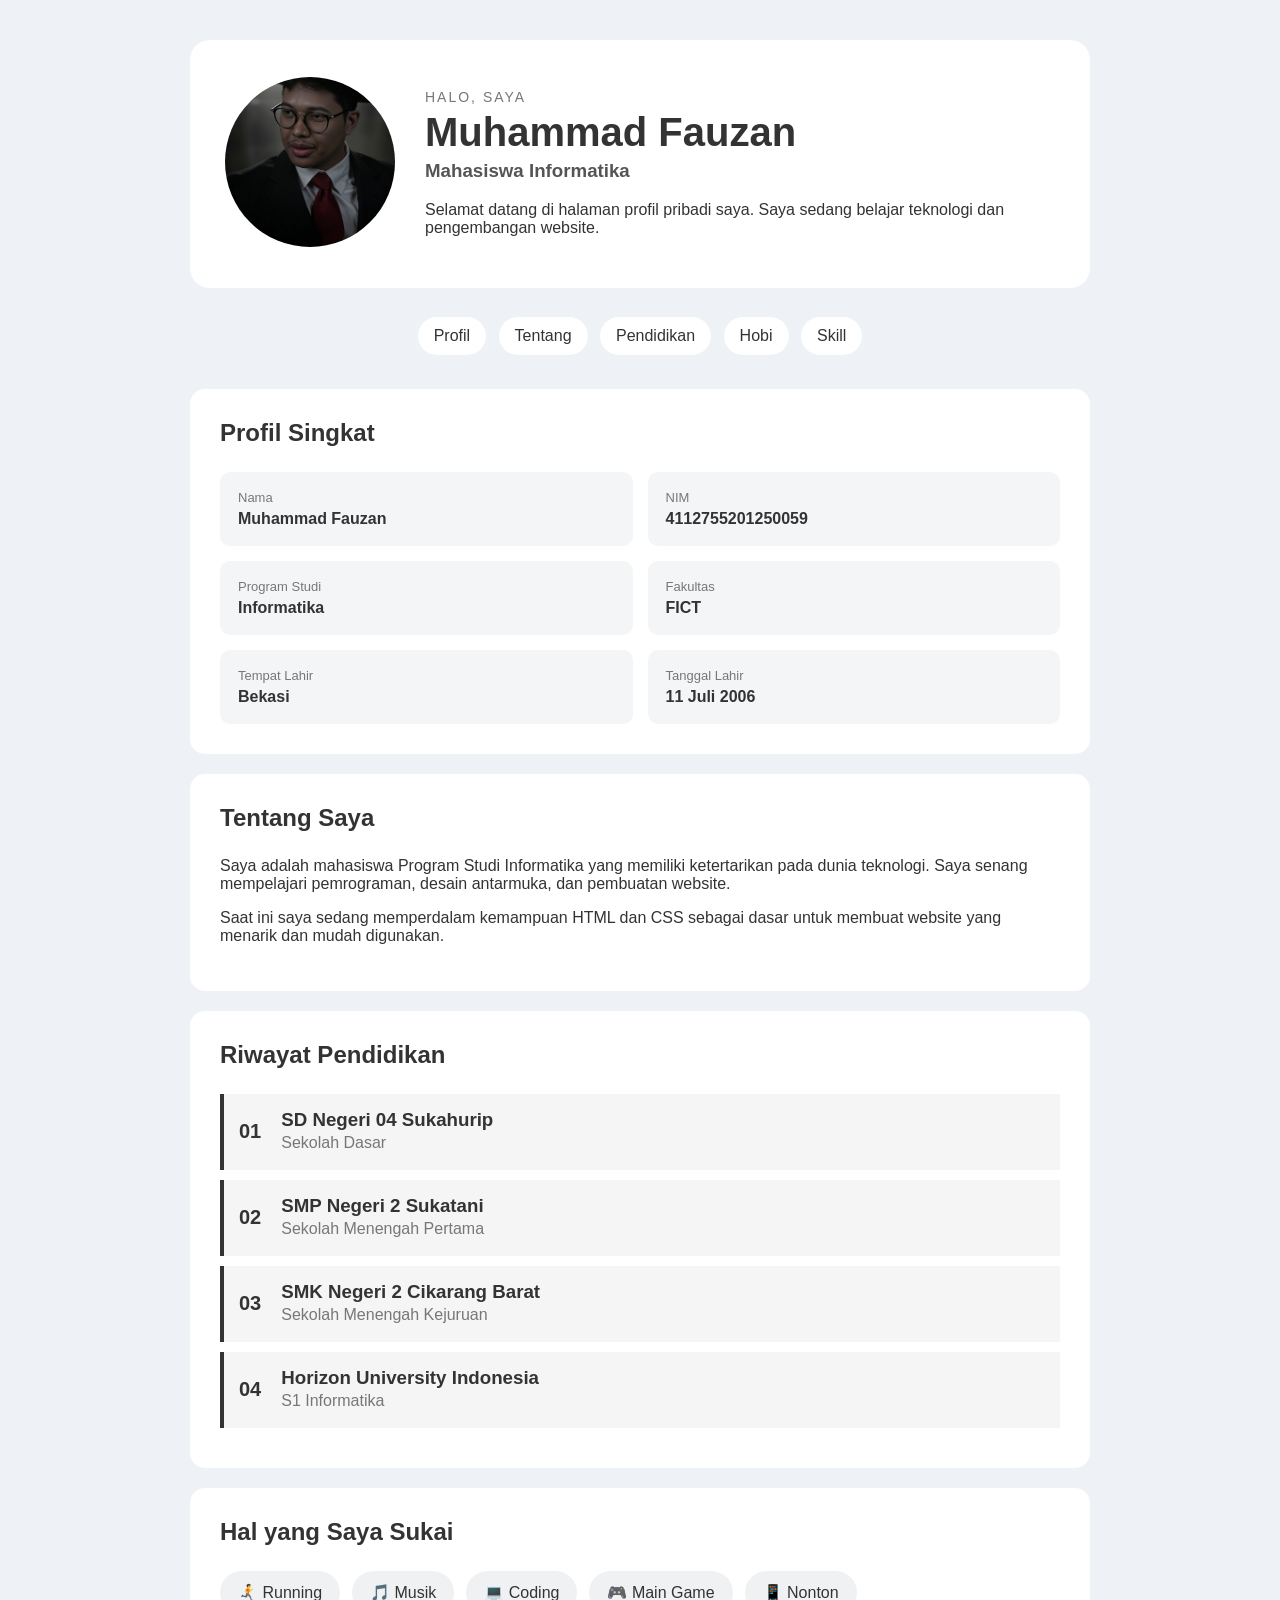
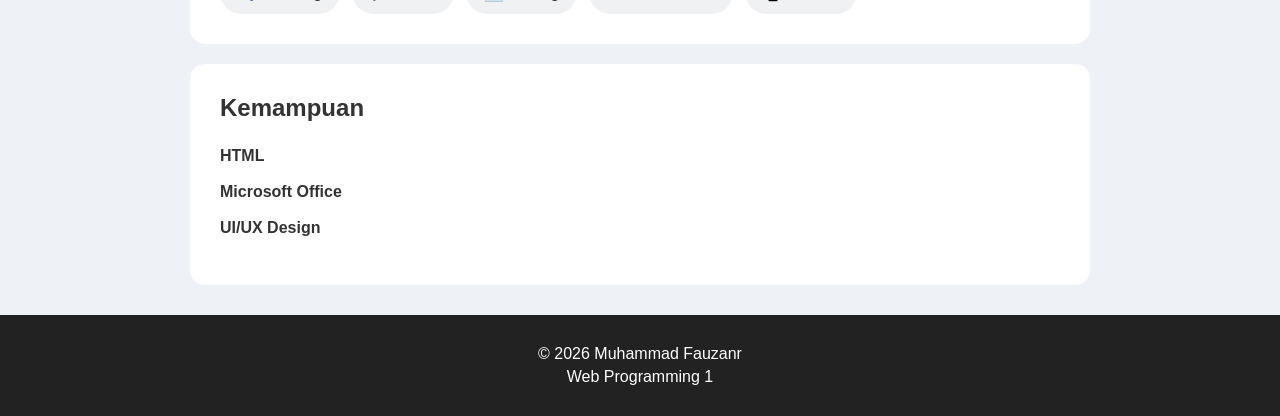
==== index.html @ 4dbbf480 "Ini commit pertama" ====
<!DOCTYPE html>
<html lang="id">
<head>
    <meta charset="UTF-8">
    <meta name="viewport" content="width=device-width, initial-scale=1.0">

    <title>Profil Muhammad Fauzan</title>

  <style>
/* Pengaturan dasar */
* {
    box-sizing: border-box;
}

html {
    scroll-behavior: smooth;
}

body {
    margin: 0;
    font-family: Arial, sans-serif;
    background-color: #eef1f5;
    color: #333;
}


/* =========================
   PROFIL UTAMA
   ========================= */

.hero {
    max-width: 900px;
    margin: 40px auto 25px;
    padding: 35px;
    background-color: white;
    border-radius: 20px;

    display: flex;
    align-items: center;
    gap: 30px;
}

.foto img {
    width: 170px;
    height: 170px;
    object-fit: cover;
    border-radius: 50%;
}

.identitas {
    flex: 1;
}

.sapaan {
    color: #777;
    font-size: 14px;
    letter-spacing: 2px;
    margin-bottom: 5px;
}

.identitas h1 {
    font-size: 40px;
    margin: 0;
}

.identitas h3 {
    color: #555;
    margin-top: 5px;
}


/* =========================
   NAVIGASI
   ========================= */

nav {
    text-align: center;
    margin-bottom: 30px;
}

nav a {
    display: inline-block;
    background-color: white;
    color: #333;
    text-decoration: none;

    padding: 10px 16px;
    margin: 4px;

    border-radius: 20px;
}

nav a:hover {
    background-color: #333;
    color: white;
}


/* =========================
   KONTEN
   ========================= */

main {
    max-width: 900px;
    margin: auto;
}

section {
    background-color: white;
    padding: 30px;
    margin-bottom: 20px;
    border-radius: 15px;
}

section h2 {
    margin-top: 0;
    margin-bottom: 25px;
}


/* =========================
   DATA PRIBADI
   ========================= */

.info {
    display: grid;
    grid-template-columns: repeat(2, 1fr);
    gap: 15px;
}

.info-box {
    background-color: #f4f5f7;
    padding: 18px;
    border-radius: 10px;
}

.info-box span {
    display: block;
    font-size: 13px;
    color: #777;
    margin-bottom: 5px;
}


/* =========================
   PENDIDIKAN
   ========================= */

.pendidikan-item {
    display: flex;
    align-items: center;
    gap: 20px;

    padding: 15px;
    margin-bottom: 10px;

    border-left: 4px solid #333;
    background-color: #f5f5f5;
}

.pendidikan-item span {
    font-weight: bold;
    font-size: 20px;
}

.pendidikan-item h3 {
    margin: 0;
}

.pendidikan-item p {
    margin: 3px 0;
    color: #777;
}


/* =========================
   HOBI
   ========================= */

.list {
    display: flex;
    flex-wrap: wrap;
    gap: 12px;
}

.item {
    padding: 12px 18px;
    background-color: #f0f1f3;
    border-radius: 25px;

    transition: 0.3s;
}

.item:hover {
    transform: scale(1.05);
    background-color: #ddd;
}


/* =========================
   SKILL
   ========================= */

.skill {
    margin-bottom: 18px;
}

.skill span {
    font-weight: bold;
}

.bar {
    width: 100%;
    height: 10px;
    background-color: #e5e5e5;
    border-radius: 10px;
    margin-top: 7px;
}

.progress {
    height: 10px;
    border-radius: 10px;
    background-color: #333;
}

.html {
    width: 85%;
}

.python {
    width: 65%;
}

.office {
    width: 80%;
}

.uiux {
    width: 60%;
}


/* =========================
   SOCIAL MEDIA
   ========================= */

.social {
    display: flex;
    gap: 10px;
    flex-wrap: wrap;
}

.social a {
    text-decoration: none;
    color: white;
    background-color: #333;

    padding: 10px 18px;
    border-radius: 8px;
}

.social a:hover {
    background-color: #555;
}

.email {
    margin-top: 20px;
}


/* =========================
   FOOTER
   ========================= */

footer {
    text-align: center;
    background-color: #222;
    color: white;
    padding: 25px;
    margin-top: 30px;
}

footer p {
    margin: 5px;
}


/* =========================
   RESPONSIVE / HP
   ========================= */

@media (max-width: 600px) {

    .hero {
        margin: 20px;
        padding: 25px;
        flex-direction: column;
        text-align: center;
    }

    .identitas h1 {
        font-size: 32px;
    }

    main {
        margin: 0 20px;
    }

    .info {
        grid-template-columns: 1fr;
    }

    nav a {
        padding: 8px 12px;
        font-size: 14px;
    }
}
</style>
</head>

<body>

    <!-- Bagian Profil Utama -->
    <div class="hero">

        <div class="foto">
            <img src="PP.png" alt="Foto Muhammad Fauzan">
        </div>

        <div class="identitas">
            <p class="sapaan">HALO, SAYA</p>
            <h1>Muhammad Fauzan</h1>
            <h3>Mahasiswa Informatika</h3>

            <p>
                Selamat datang di halaman profil pribadi saya.
                Saya sedang belajar teknologi dan pengembangan website.
            </p>
        </div>

    </div>


    <!-- Menu -->
    <nav>
        <a href="#profil">Profil</a>
        <a href="#tentang">Tentang</a>
        <a href="#pendidikan">Pendidikan</a>
        <a href="#hobi">Hobi</a>
        <a href="#skill">Skill</a>
    </nav>


    <main>

        <!-- Informasi Profil -->
        <section id="profil">
            <h2>Profil Singkat</h2>

            <div class="info">

                <div class="info-box">
                    <span>Nama</span>
                    <strong>Muhammad Fauzan</strong>
                </div>

                <div class="info-box">
                    <span>NIM</span>
                    <strong>4112755201250059</strong>
                </div>

                <div class="info-box">
                    <span>Program Studi</span>
                    <strong>Informatika</strong>
                </div>

                <div class="info-box">
                    <span>Fakultas</span>
                    <strong>FICT</strong>
                </div>

                <div class="info-box">
                    <span>Tempat Lahir</span>
                    <strong>Bekasi</strong>
                </div>

                <div class="info-box">
                    <span>Tanggal Lahir</span>
                    <strong>11 Juli 2006</strong>
                </div>

            </div>
        </section>


        <!-- Tentang Saya -->
        <section id="tentang">
            <h2>Tentang Saya</h2>

            <p>
                Saya adalah mahasiswa Program Studi Informatika yang
                memiliki ketertarikan pada dunia teknologi. Saya senang
                mempelajari pemrograman, desain antarmuka, dan pembuatan
                website.
            </p>

            <p>
                Saat ini saya sedang memperdalam kemampuan HTML dan CSS
                sebagai dasar untuk membuat website yang menarik dan
                mudah digunakan.
            </p>
        </section>


        <!-- Pendidikan -->
        <section id="pendidikan">
            <h2>Riwayat Pendidikan</h2>

            <div class="pendidikan">

                <div class="pendidikan-item">
                    <span>01</span>
                    <div>
                        <h3>SD Negeri 04 Sukahurip</h3>
                        <p>Sekolah Dasar</p>
                    </div>
                </div>

                <div class="pendidikan-item">
                    <span>02</span>
                    <div>
                        <h3>SMP Negeri 2 Sukatani</h3>
                        <p>Sekolah Menengah Pertama</p>
                    </div>
                </div>

                <div class="pendidikan-item">
                    <span>03</span>
                    <div>
                        <h3>SMK Negeri 2 Cikarang Barat</h3>
                        <p>Sekolah Menengah Kejuruan</p>
                    </div>
                </div>

                <div class="pendidikan-item">
                    <span>04</span>
                    <div>
                        <h3>Horizon University Indonesia</h3>
                        <p>S1 Informatika</p>
                    </div>
                </div>

            </div>
        </section>


        <!-- Hobi -->
        <section id="hobi">
            <h2>Hal yang Saya Sukai</h2>

            <div class="list">

                <div class="item">🏃‍➡️ Running</div>
                <div class="item">🎵 Musik</div>
                <div class="item">💻 Coding</div>
                <div class="item">🎮 Main Game</div>
                <div class="item">📱 Nonton</div>

            </div>
        </section>


        <!-- Skill -->
        <section id="skill">
            <h2>Kemampuan</h2>

            <div class="skill-list">

                <div class="skill">
                    <span>HTML</span>
                 
                </div>
    
                <div class="skill">
                    <span>Microsoft Office</span>
                  
                </div>

                <div class="skill">
                    <span>UI/UX Design</span>
                 
                </div>

            </div>
        </section>


    </main>


    <!-- Footer -->
    <footer>
        <p>© 2026 Muhammad Fauzanr</p>
        <p>Web Programming 1</p>
    </footer>

</body>
</html>
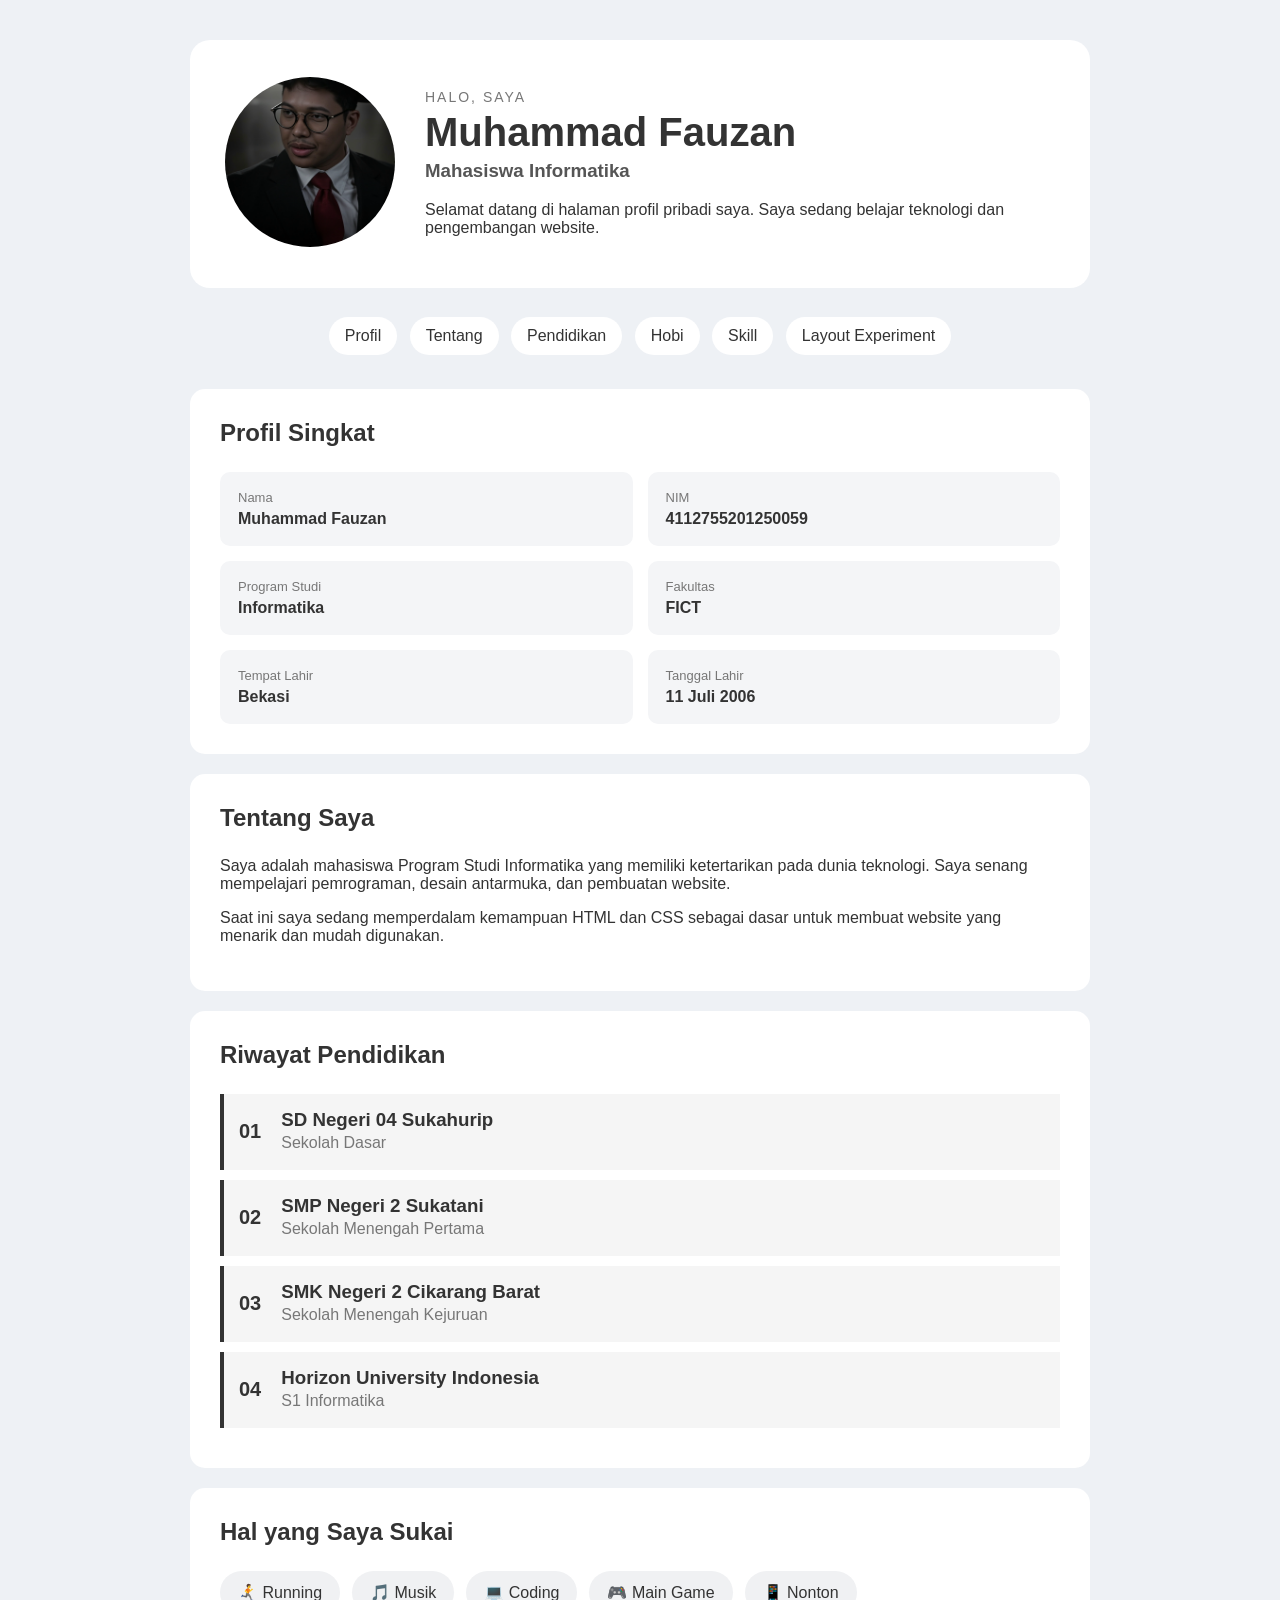
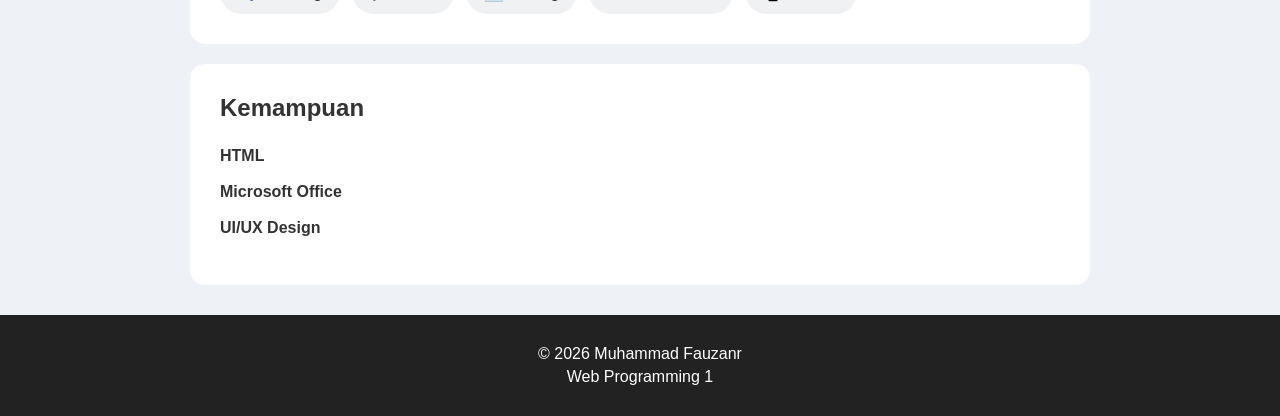
==== commit d3a3bf7a: "Tugas Week 3" ====
--- a/index.html
+++ b/index.html
@@ -3,319 +3,8 @@
 <head>
     <meta charset="UTF-8">
     <meta name="viewport" content="width=device-width, initial-scale=1.0">
-
+    <link rel="stylesheet" href="style.css">
     <title>Profil Muhammad Fauzan</title>
-
-  <style>
-/* Pengaturan dasar */
-* {
-    box-sizing: border-box;
-}
-
-html {
-    scroll-behavior: smooth;
-}
-
-body {
-    margin: 0;
-    font-family: Arial, sans-serif;
-    background-color: #eef1f5;
-    color: #333;
-}
-
-
-/* =========================
-   PROFIL UTAMA
-   ========================= */
-
-.hero {
-    max-width: 900px;
-    margin: 40px auto 25px;
-    padding: 35px;
-    background-color: white;
-    border-radius: 20px;
-
-    display: flex;
-    align-items: center;
-    gap: 30px;
-}
-
-.foto img {
-    width: 170px;
-    height: 170px;
-    object-fit: cover;
-    border-radius: 50%;
-}
-
-.identitas {
-    flex: 1;
-}
-
-.sapaan {
-    color: #777;
-    font-size: 14px;
-    letter-spacing: 2px;
-    margin-bottom: 5px;
-}
-
-.identitas h1 {
-    font-size: 40px;
-    margin: 0;
-}
-
-.identitas h3 {
-    color: #555;
-    margin-top: 5px;
-}
-
-
-/* =========================
-   NAVIGASI
-   ========================= */
-
-nav {
-    text-align: center;
-    margin-bottom: 30px;
-}
-
-nav a {
-    display: inline-block;
-    background-color: white;
-    color: #333;
-    text-decoration: none;
-
-    padding: 10px 16px;
-    margin: 4px;
-
-    border-radius: 20px;
-}
-
-nav a:hover {
-    background-color: #333;
-    color: white;
-}
-
-
-/* =========================
-   KONTEN
-   ========================= */
-
-main {
-    max-width: 900px;
-    margin: auto;
-}
-
-section {
-    background-color: white;
-    padding: 30px;
-    margin-bottom: 20px;
-    border-radius: 15px;
-}
-
-section h2 {
-    margin-top: 0;
-    margin-bottom: 25px;
-}
-
-
-/* =========================
-   DATA PRIBADI
-   ========================= */
-
-.info {
-    display: grid;
-    grid-template-columns: repeat(2, 1fr);
-    gap: 15px;
-}
-
-.info-box {
-    background-color: #f4f5f7;
-    padding: 18px;
-    border-radius: 10px;
-}
-
-.info-box span {
-    display: block;
-    font-size: 13px;
-    color: #777;
-    margin-bottom: 5px;
-}
-
-
-/* =========================
-   PENDIDIKAN
-   ========================= */
-
-.pendidikan-item {
-    display: flex;
-    align-items: center;
-    gap: 20px;
-
-    padding: 15px;
-    margin-bottom: 10px;
-
-    border-left: 4px solid #333;
-    background-color: #f5f5f5;
-}
-
-.pendidikan-item span {
-    font-weight: bold;
-    font-size: 20px;
-}
-
-.pendidikan-item h3 {
-    margin: 0;
-}
-
-.pendidikan-item p {
-    margin: 3px 0;
-    color: #777;
-}
-
-
-/* =========================
-   HOBI
-   ========================= */
-
-.list {
-    display: flex;
-    flex-wrap: wrap;
-    gap: 12px;
-}
-
-.item {
-    padding: 12px 18px;
-    background-color: #f0f1f3;
-    border-radius: 25px;
-
-    transition: 0.3s;
-}
-
-.item:hover {
-    transform: scale(1.05);
-    background-color: #ddd;
-}
-
-
-/* =========================
-   SKILL
-   ========================= */
-
-.skill {
-    margin-bottom: 18px;
-}
-
-.skill span {
-    font-weight: bold;
-}
-
-.bar {
-    width: 100%;
-    height: 10px;
-    background-color: #e5e5e5;
-    border-radius: 10px;
-    margin-top: 7px;
-}
-
-.progress {
-    height: 10px;
-    border-radius: 10px;
-    background-color: #333;
-}
-
-.html {
-    width: 85%;
-}
-
-.python {
-    width: 65%;
-}
-
-.office {
-    width: 80%;
-}
-
-.uiux {
-    width: 60%;
-}
-
-
-/* =========================
-   SOCIAL MEDIA
-   ========================= */
-
-.social {
-    display: flex;
-    gap: 10px;
-    flex-wrap: wrap;
-}
-
-.social a {
-    text-decoration: none;
-    color: white;
-    background-color: #333;
-
-    padding: 10px 18px;
-    border-radius: 8px;
-}
-
-.social a:hover {
-    background-color: #555;
-}
-
-.email {
-    margin-top: 20px;
-}
-
-
-/* =========================
-   FOOTER
-   ========================= */
-
-footer {
-    text-align: center;
-    background-color: #222;
-    color: white;
-    padding: 25px;
-    margin-top: 30px;
-}
-
-footer p {
-    margin: 5px;
-}
-
-
-/* =========================
-   RESPONSIVE / HP
-   ========================= */
-
-@media (max-width: 600px) {
-
-    .hero {
-        margin: 20px;
-        padding: 25px;
-        flex-direction: column;
-        text-align: center;
-    }
-
-    .identitas h1 {
-        font-size: 32px;
-    }
-
-    main {
-        margin: 0 20px;
-    }
-
-    .info {
-        grid-template-columns: 1fr;
-    }
-
-    nav a {
-        padding: 8px 12px;
-        font-size: 14px;
-    }
-}
-</style>
 </head>
 
 <body>
@@ -348,6 +37,7 @@
         <a href="#pendidikan">Pendidikan</a>
         <a href="#hobi">Hobi</a>
         <a href="#skill">Skill</a>
+         <a href="layout.html">Layout Experiment</a>
     </nav>
 
 
--- a/style.css
+++ b/style.css
@@ -0,0 +1,309 @@
+
+/* Pengaturan dasar */
+* {
+    box-sizing: border-box;
+}
+
+html {
+    scroll-behavior: smooth;
+}
+
+body {
+    margin: 0;
+    font-family: Arial, sans-serif;
+    background-color: #eef1f5;
+    color: #333;
+}
+
+
+/* =========================
+   PROFIL UTAMA
+   ========================= */
+
+.hero {
+    max-width: 900px;
+    margin: 40px auto 25px;
+    padding: 35px;
+    background-color: white;
+    border-radius: 20px;
+
+    display: flex;
+    align-items: center;
+    gap: 30px;
+}
+
+.foto img {
+    width: 170px;
+    height: 170px;
+    object-fit: cover;
+    border-radius: 50%;
+}
+
+.identitas {
+    flex: 1;
+}
+
+.sapaan {
+    color: #777;
+    font-size: 14px;
+    letter-spacing: 2px;
+    margin-bottom: 5px;
+}
+
+.identitas h1 {
+    font-size: 40px;
+    margin: 0;
+}
+
+.identitas h3 {
+    color: #555;
+    margin-top: 5px;
+}
+
+
+/* =========================
+   NAVIGASI
+   ========================= */
+
+nav {
+    text-align: center;
+    margin-bottom: 30px;
+}
+
+nav a {
+    display: inline-block;
+    background-color: white;
+    color: #333;
+    text-decoration: none;
+
+    padding: 10px 16px;
+    margin: 4px;
+
+    border-radius: 20px;
+}
+
+nav a:hover {
+    background-color: #333;
+    color: white;
+}
+
+
+/* =========================
+   KONTEN
+   ========================= */
+
+main {
+    max-width: 900px;
+    margin: auto;
+}
+
+section {
+    background-color: white;
+    padding: 30px;
+    margin-bottom: 20px;
+    border-radius: 15px;
+}
+
+section h2 {
+    margin-top: 0;
+    margin-bottom: 25px;
+}
+
+
+/* =========================
+   DATA PRIBADI
+   ========================= */
+
+.info {
+    display: grid;
+    grid-template-columns: repeat(2, 1fr);
+    gap: 15px;
+}
+
+.info-box {
+    background-color: #f4f5f7;
+    padding: 18px;
+    border-radius: 10px;
+}
+
+.info-box span {
+    display: block;
+    font-size: 13px;
+    color: #777;
+    margin-bottom: 5px;
+}
+
+
+/* =========================
+   PENDIDIKAN
+   ========================= */
+
+.pendidikan-item {
+    display: flex;
+    align-items: center;
+    gap: 20px;
+
+    padding: 15px;
+    margin-bottom: 10px;
+
+    border-left: 4px solid #333;
+    background-color: #f5f5f5;
+}
+
+.pendidikan-item span {
+    font-weight: bold;
+    font-size: 20px;
+}
+
+.pendidikan-item h3 {
+    margin: 0;
+}
+
+.pendidikan-item p {
+    margin: 3px 0;
+    color: #777;
+}
+
+
+/* =========================
+   HOBI
+   ========================= */
+
+.list {
+    display: flex;
+    flex-wrap: wrap;
+    gap: 12px;
+}
+
+.item {
+    padding: 12px 18px;
+    background-color: #f0f1f3;
+    border-radius: 25px;
+
+    transition: 0.3s;
+}
+
+.item:hover {
+    transform: scale(1.05);
+    background-color: #ddd;
+}
+
+
+/* =========================
+   SKILL
+   ========================= */
+
+.skill {
+    margin-bottom: 18px;
+}
+
+.skill span {
+    font-weight: bold;
+}
+
+.bar {
+    width: 100%;
+    height: 10px;
+    background-color: #e5e5e5;
+    border-radius: 10px;
+    margin-top: 7px;
+}
+
+.progress {
+    height: 10px;
+    border-radius: 10px;
+    background-color: #333;
+}
+
+.html {
+    width: 85%;
+}
+
+.python {
+    width: 65%;
+}
+
+.office {
+    width: 80%;
+}
+
+.uiux {
+    width: 60%;
+}
+
+
+/* =========================
+   SOCIAL MEDIA
+   ========================= */
+
+.social {
+    display: flex;
+    gap: 10px;
+    flex-wrap: wrap;
+}
+
+.social a {
+    text-decoration: none;
+    color: white;
+    background-color: #333;
+
+    padding: 10px 18px;
+    border-radius: 8px;
+}
+
+.social a:hover {
+    background-color: #555;
+}
+
+.email {
+    margin-top: 20px;
+}
+
+
+/* =========================
+   FOOTER
+   ========================= */
+
+footer {
+    text-align: center;
+    background-color: #222;
+    color: white;
+    padding: 25px;
+    margin-top: 30px;
+}
+
+footer p {
+    margin: 5px;
+}
+
+
+/* =========================
+   RESPONSIVE / HP
+   ========================= */
+
+@media (max-width: 600px) {
+
+    .hero {
+        margin: 20px;
+        padding: 25px;
+        flex-direction: column;
+        text-align: center;
+    }
+
+    .identitas h1 {
+        font-size: 32px;
+    }
+
+    main {
+        margin: 0 20px;
+    }
+
+    .info {
+        grid-template-columns: 1fr;
+    }
+
+    nav a {
+        padding: 8px 12px;
+        font-size: 14px;
+    }
+}
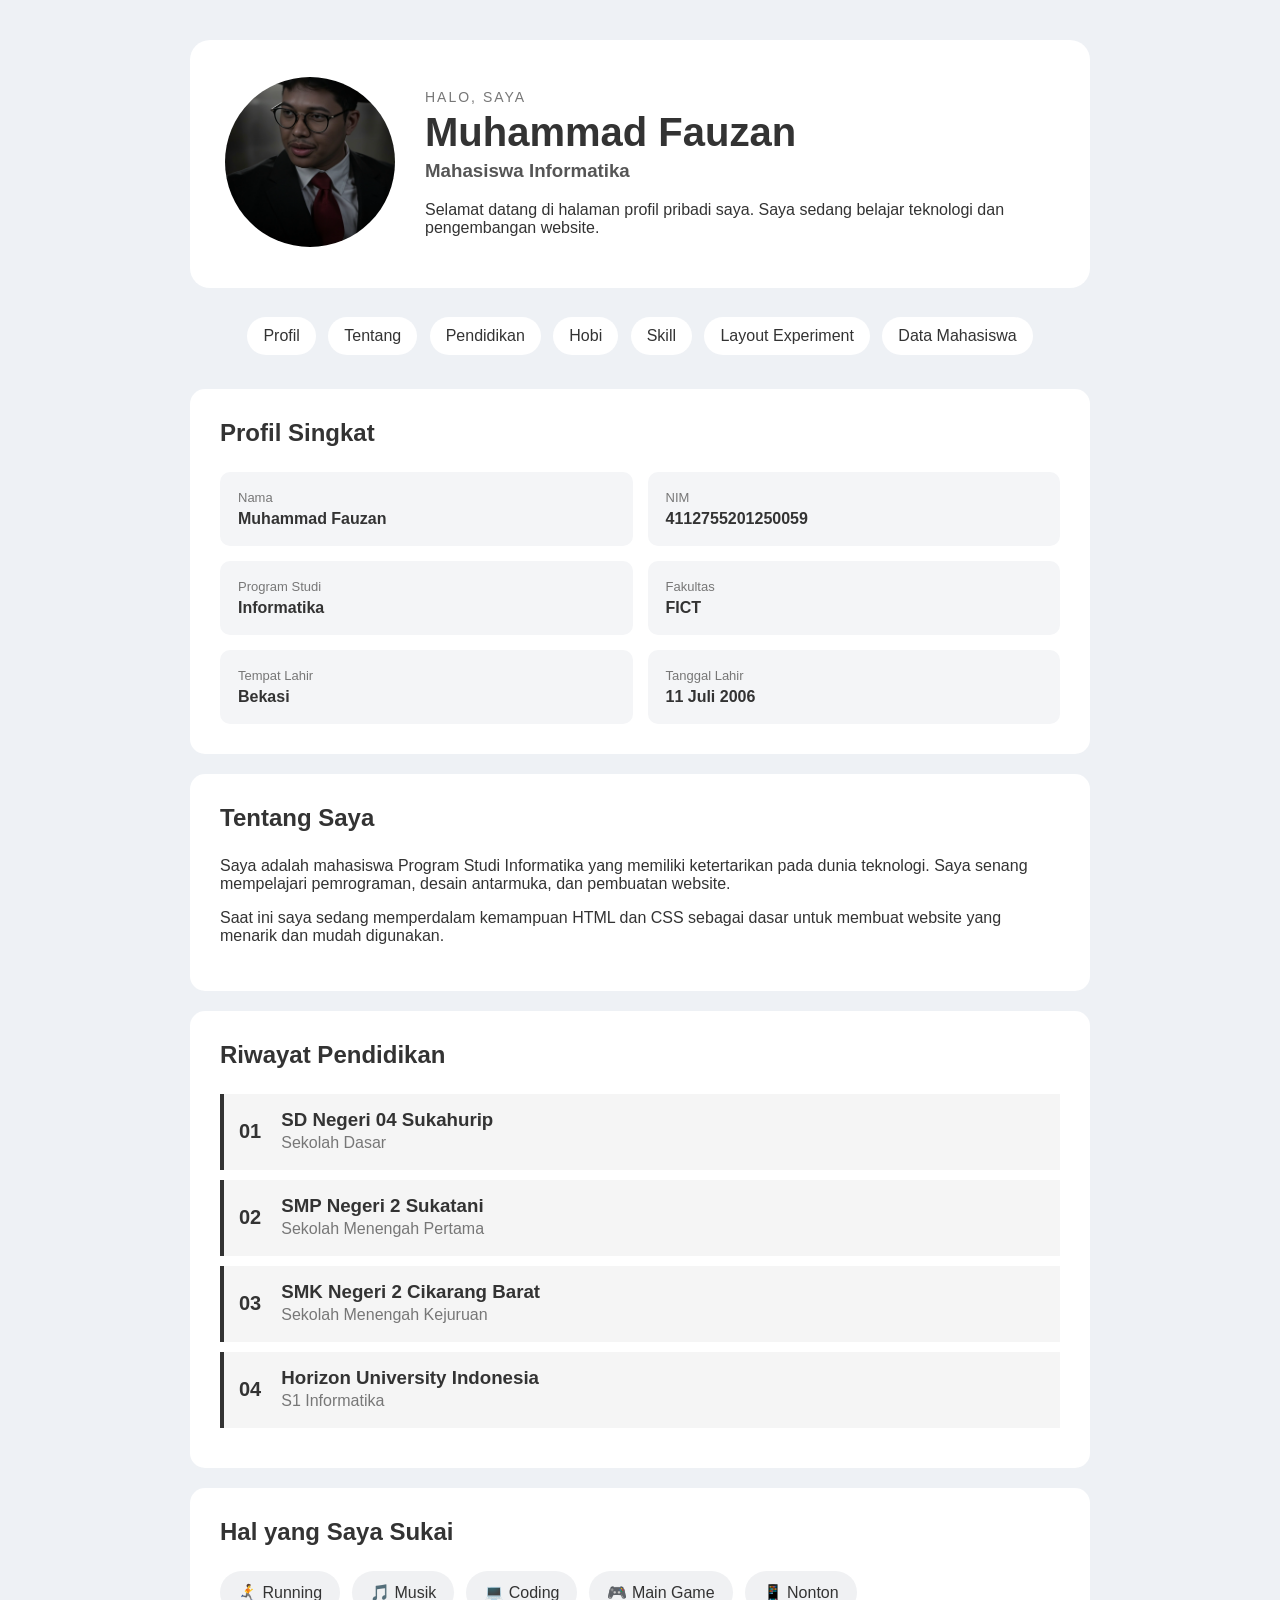
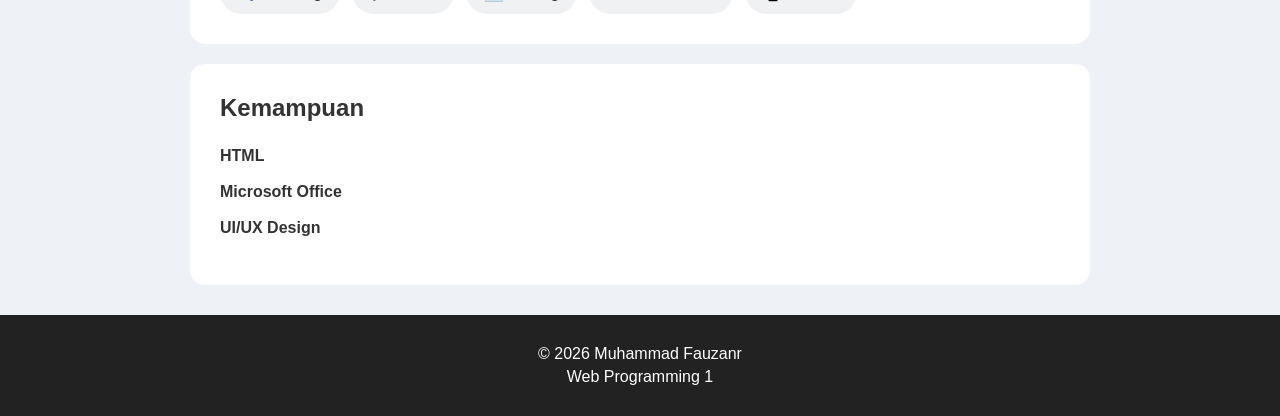
==== commit 480a595e: "Tugas Modul 4 PHP" ====
--- a/index.html
+++ b/index.html
@@ -10,7 +10,7 @@
 <body>
 
     <!-- Bagian Profil Utama -->
-    <div class="hero">
+    <div class="hero" >
 
         <div class="foto">
             <img src="PP.png" alt="Foto Muhammad Fauzan">
@@ -31,13 +31,14 @@
 
 
     <!-- Menu -->
-    <nav>
+    <nav class="page-layout right">
         <a href="#profil">Profil</a>
         <a href="#tentang">Tentang</a>
         <a href="#pendidikan">Pendidikan</a>
         <a href="#hobi">Hobi</a>
         <a href="#skill">Skill</a>
          <a href="layout.html">Layout Experiment</a>
+         <a href="data_mahasiswa.php">Data Mahasiswa</a>
     </nav>
 
 
--- a/style.css
+++ b/style.css
@@ -306,4 +306,28 @@
         padding: 8px 12px;
         font-size: 14px;
     }
+}
+
+.page-layout.right {
+ flex-direction: row-reverse;
+}
+
+
+.data-table {
+ width: 100%;
+ border-collapse: collapse;
+ margin-top: 16px;
+}
+.data-table caption {
+ font-weight: bold;
+ margin-bottom: 10px;
+}
+.data-table th,
+.data-table td {
+ border: 1px solid #cccccc;
+ padding: 10px;
+ text-align: left;
+}
+.data-table th {
+ background-color: #eeeeee;
 }
